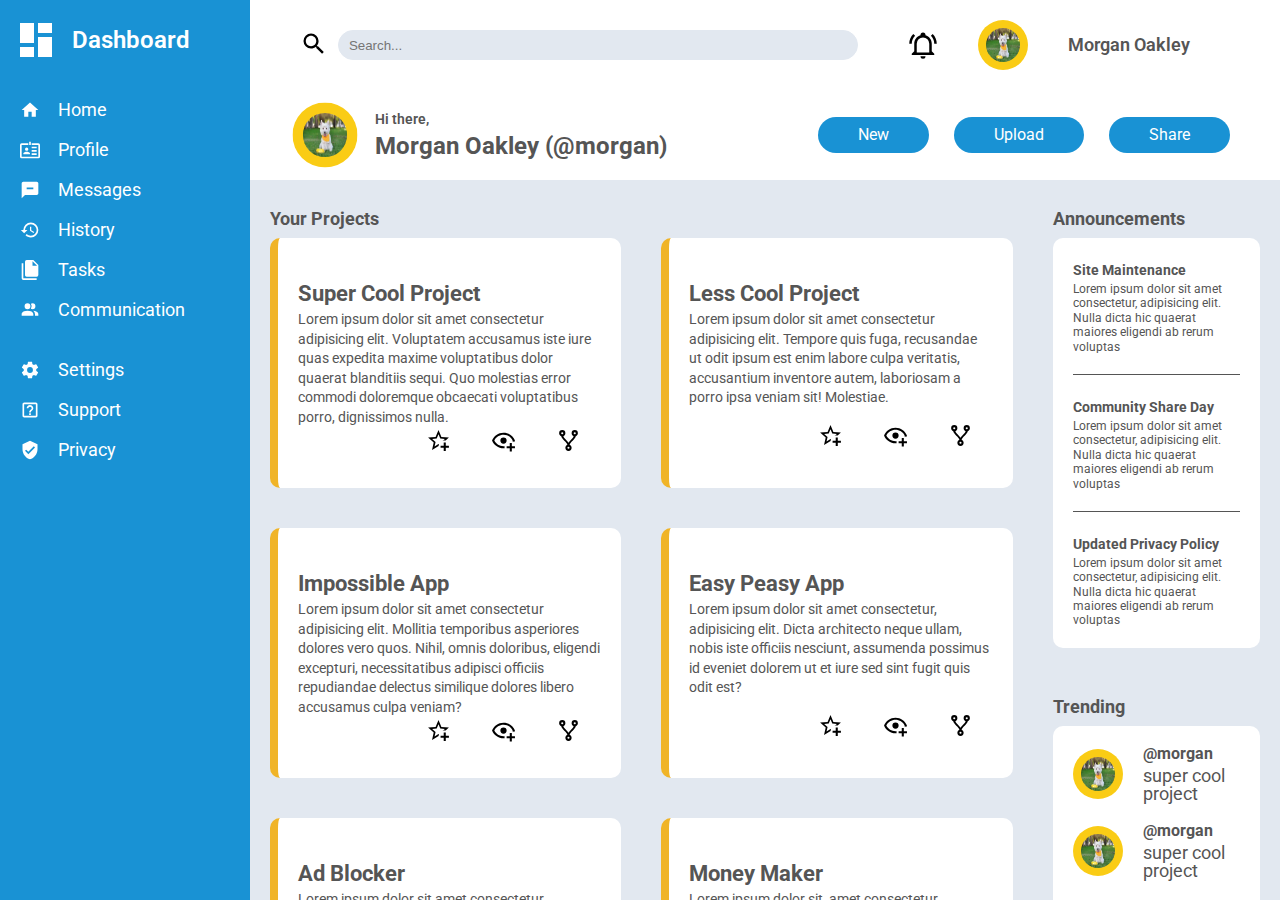
==== index.html @ 8c9dc5ba "update" ====
<!DOCTYPE html>
<html lang="en">
  <head>
    <meta charset="UTF-8" />
    <meta http-equiv="X-UA-Compatible" content="IE=edge" />
    <title>Odin Dashboard</title>
    <meta name="viewport" content="width=device-width, initial-scale=1.0" />

    <link rel="stylesheet" href="/css/general.css" />
    <link rel="stylesheet" href="/css/style.css" />
    <link rel="stylesheet" href="/css/query.css" />

    <link rel="preconnect" href="https://fonts.googleapis.com" />
    <link rel="preconnect" href="https://fonts.gstatic.com" crossorigin />
    <link
      href="https://fonts.googleapis.com/css2?family=Roboto:ital,wght@0,100;0,300;0,400;0,500;0,700;0,900;1,100;1,300;1,400;1,500;1,700;1,900&display=swap"
      rel="stylesheet"
    />

    <script defer src="/index.js"></script>
  </head>
  <body>
    <div class="main">
      <nav class="nav-bar">
        <div class="logo-container">
          <div class="logo">
            <div class="column">
              <div class="div-1"></div>
              <div class="div-2"></div>
            </div>

            <div class="column">
              <div class="div-3"></div>
              <div class="div-4"></div>
            </div>
          </div>
          <span>Dashboard</span>
        </div>

        <ul class="nav">
          <li class="nav-bar-list">
            <svg
              class="navbar-icon"
              xmlns="http://www.w3.org/2000/svg"
              viewBox="0 0 24 24"
            >
              <path d="M10,20V14H14V20H19V12H22L12,3L2,12H5V20H10Z" />
            </svg>
            <a href="/">Home</a>
          </li>
          <li class="nav-bar-list">
            <svg
              class="navbar-icon"
              xmlns="http://www.w3.org/2000/svg"
              viewBox="0 0 24 24"
            >
              <path
                d="M8,9A2,2 0 0,1 10,11A2,2 0 0,1 8,13A2,2 0 0,1 6,11A2,2 0 0,1 8,9M12,17H4V16C4,14.67 6.67,14 8,14C9.33,14 12,14.67 12,16V17M20,8H14V10H20V8M20,12H14V14H20V12M20,16H14V18H20V16M22,4H14V6H22V20H2V6H10V4H2A2,2 0 0,0 0,6V20A2,2 0 0,0 2,22H22A2,2 0 0,0 24,20V6A2,2 0 0,0 22,4M13,6H11V2H13V6Z"
              />
            </svg>
            <a href="/profile">Profile</a>
          </li>
          <li class="nav-bar-list">
            <svg
              class="navbar-icon"
              xmlns="http://www.w3.org/2000/svg"
              viewBox="0 0 24 24"
            >
              <path
                d="M20 2C21.11 2 22 2.9 22 4V16C22 17.11 21.11 18 20 18H6L2 22V4C2 2.89 2.9 2 4 2H20M8 9V11H16V9H8Z"
              />
            </svg>
            <a href="/messages">Messages</a>
          </li>
          <li class="nav-bar-list">
            <svg
              class="navbar-icon"
              xmlns="http://www.w3.org/2000/svg"
              viewBox="0 0 24 24"
            >
              <path
                d="M13.5,8H12V13L16.28,15.54L17,14.33L13.5,12.25V8M13,3A9,9 0 0,0 4,12H1L4.96,16.03L9,12H6A7,7 0 0,1 13,5A7,7 0 0,1 20,12A7,7 0 0,1 13,19C11.07,19 9.32,18.21 8.06,16.94L6.64,18.36C8.27,20 10.5,21 13,21A9,9 0 0,0 22,12A9,9 0 0,0 13,3"
              />
            </svg>
            <a href="/history">History</a>
          </li>
          <li class="nav-bar-list">
            <svg
              class="navbar-icon"
              xmlns="http://www.w3.org/2000/svg"
              viewBox="0 0 24 24"
            >
              <path
                d="M15,7H20.5L15,1.5V7M8,0H16L22,6V18A2,2 0 0,1 20,20H8C6.89,20 6,19.1 6,18V2A2,2 0 0,1 8,0M4,4V22H20V24H4A2,2 0 0,1 2,22V4H4Z"
              />
            </svg>
            <a href="/tasks">Tasks</a>
          </li>
          <li class="nav-bar-list">
            <svg
              class="navbar-icon"
              xmlns="http://www.w3.org/2000/svg"
              viewBox="0 0 24 24"
            >
              <path
                d="M16 17V19H2V17S2 13 9 13 16 17 16 17M12.5 7.5A3.5 3.5 0 1 0 9 11A3.5 3.5 0 0 0 12.5 7.5M15.94 13A5.32 5.32 0 0 1 18 17V19H22V17S22 13.37 15.94 13M15 4A3.39 3.39 0 0 0 13.07 4.59A5 5 0 0 1 13.07 10.41A3.39 3.39 0 0 0 15 11A3.5 3.5 0 0 0 15 4Z"
              />
            </svg>
            <a href="/communication">Communication</a>
          </li>
        </ul>

        <ul class="utility-nav">
          <li class="nav-bar-list">
            <svg
              class="navbar-icon"
              xmlns="http://www.w3.org/2000/svg"
              viewBox="0 0 24 24"
            >
              <path
                d="M12,15.5A3.5,3.5 0 0,1 8.5,12A3.5,3.5 0 0,1 12,8.5A3.5,3.5 0 0,1 15.5,12A3.5,3.5 0 0,1 12,15.5M19.43,12.97C19.47,12.65 19.5,12.33 19.5,12C19.5,11.67 19.47,11.34 19.43,11L21.54,9.37C21.73,9.22 21.78,8.95 21.66,8.73L19.66,5.27C19.54,5.05 19.27,4.96 19.05,5.05L16.56,6.05C16.04,5.66 15.5,5.32 14.87,5.07L14.5,2.42C14.46,2.18 14.25,2 14,2H10C9.75,2 9.54,2.18 9.5,2.42L9.13,5.07C8.5,5.32 7.96,5.66 7.44,6.05L4.95,5.05C4.73,4.96 4.46,5.05 4.34,5.27L2.34,8.73C2.21,8.95 2.27,9.22 2.46,9.37L4.57,11C4.53,11.34 4.5,11.67 4.5,12C4.5,12.33 4.53,12.65 4.57,12.97L2.46,14.63C2.27,14.78 2.21,15.05 2.34,15.27L4.34,18.73C4.46,18.95 4.73,19.03 4.95,18.95L7.44,17.94C7.96,18.34 8.5,18.68 9.13,18.93L9.5,21.58C9.54,21.82 9.75,22 10,22H14C14.25,22 14.46,21.82 14.5,21.58L14.87,18.93C15.5,18.67 16.04,18.34 16.56,17.94L19.05,18.95C19.27,19.03 19.54,18.95 19.66,18.73L21.66,15.27C21.78,15.05 21.73,14.78 21.54,14.63L19.43,12.97Z"
              />
            </svg>
            <a href="/settings">Settings</a>
          </li>
          <li class="nav-bar-list">
            <svg
              class="navbar-icon"
              xmlns="http://www.w3.org/2000/svg"
              viewBox="0 0 24 24"
            >
              <path
                d="M11 18H13V16H11V18M12 6C9.8 6 8 7.8 8 10H10C10 8.9 10.9 8 12 8S14 8.9 14 10C14 12 11 11.8 11 15H13C13 12.8 16 12.5 16 10C16 7.8 14.2 6 12 6M19 5V19H5V5H19M19 3H5C3.9 3 3 3.9 3 5V19C3 20.1 3.9 21 5 21H19C20.1 21 21 20.1 21 19V5C21 3.9 20.1 3 19 3Z"
              />
            </svg>
            <a href="/support">Support</a>
          </li>
          <li class="nav-bar-list">
            <svg
              class="navbar-icon"
              xmlns="http://www.w3.org/2000/svg"
              viewBox="0 0 24 24"
            >
              <path
                d="M10,17L6,13L7.41,11.59L10,14.17L16.59,7.58L18,9M12,1L3,5V11C3,16.55 6.84,21.74 12,23C17.16,21.74 21,16.55 21,11V5L12,1Z"
              />
            </svg>
            <a href="/privacy">Privacy</a>
          </li>
        </ul>
      </nav>

      <div class="main-content">
        <header class="header">
          <div class="search-bar">
            <button class="header-button">
              <svg
                class="search-icon"
                xmlns="http://www.w3.org/2000/svg"
                viewBox="0 0 24 24"
              >
                <path
                  d="M9.5,3A6.5,6.5 0 0,1 16,9.5C16,11.11 15.41,12.59 14.44,13.73L14.71,14H15.5L20.5,19L19,20.5L14,15.5V14.71L13.73,14.44C12.59,15.41 11.11,16 9.5,16A6.5,6.5 0 0,1 3,9.5A6.5,6.5 0 0,1 9.5,3M9.5,5C7,5 5,7 5,9.5C5,12 7,14 9.5,14C12,14 14,12 14,9.5C14,7 12,5 9.5,5Z"
                />
              </svg>
            </button>
            <input
              class="search-input"
              type="text"
              id="search-input"
              placeholder="Search..."
            />
          </div>

          <div class="signIn-info">
            <button class="header-button">
              <span class="notification-icon">
                <svg xmlns="http://www.w3.org/2000/svg" viewBox="0 0 24 24">
                  <path
                    d="M10,21H14A2,2 0 0,1 12,23A2,2 0 0,1 10,21M21,19V20H3V19L5,17V11C5,7.9 7.03,5.17 10,4.29C10,4.19 10,4.1 10,4A2,2 0 0,1 12,2A2,2 0 0,1 14,4C14,4.1 14,4.19 14,4.29C16.97,5.17 19,7.9 19,11V17L21,19M17,11A5,5 0 0,0 12,6A5,5 0 0,0 7,11V18H17V11M19.75,3.19L18.33,4.61C20.04,6.3 21,8.6 21,11H23C23,8.07 21.84,5.25 19.75,3.19M1,11H3C3,8.6 3.96,6.3 5.67,4.61L4.25,3.19C2.16,5.25 1,8.07 1,11Z"
                  />
                </svg>
              </span>
            </button>
            <img class="profile-img" src="/img/puppy.png" alt="profile image" />
            <span class="profile-name">Morgan Oakley</span>
          </div>
        </header>

        <section class="profile-section">
          <div class="profile-info">
            <img
              class="profile-img profileInfo-img"
              src="/img/puppy.png"
              alt="profile image"
            />
            <div class="profile-text">
              <p>Hi there,</p>
              <h1>Morgan Oakley (@morgan)</h1>
            </div>
          </div>

          <div class="profile-action">
            <ul class="profile-action-nav">
              <li>
                <a class="btn-link profile-action-link" href="#">New</a>
              </li>
              <li>
                <a class="btn-link profile-action-link" href="#">Upload</a>
              </li>
              <li>
                <a class="btn-link profile-action-link" href="#">Share</a>
              </li>
            </ul>
          </div>
        </section>

        <section class="content-container">
          <div class="content">
            <h3>Your Projects</h3>
            <div class="projects-container">
              <div class="project">
                <div class="project-text">
                  <h4>Super Cool Project</h4>
                  <p>
                    Lorem ipsum dolor sit amet consectetur adipisicing elit.
                    Voluptatem accusamus iste iure quas expedita maxime
                    voluptatibus dolor quaerat blanditiis sequi. Quo molestias
                    error commodi doloremque obcaecati voluptatibus porro,
                    dignissimos nulla.
                  </p>
                </div>

                <div class="projectIcon-container">
                  <button class="project-btn">
                    <span>
                      <svg
                        class="ProjectBtn-icon"
                        xmlns="http://www.w3.org/2000/svg"
                        viewBox="0 0 24 24"
                      >
                        <path
                          d="M5.8 21L7.4 14L2 9.2L9.2 8.6L12 2L14.8 8.6L22 9.2L18.8 12H18C17.3 12 16.6 12.1 15.9 12.4L18.1 10.5L13.7 10.1L12 6.1L10.3 10.1L5.9 10.5L9.2 13.4L8.2 17.7L12 15.4L12.5 15.7C12.3 16.2 12.1 16.8 12.1 17.3L5.8 21M17 14V17H14V19H17V22H19V19H22V17H19V14H17Z"
                        />
                      </svg>
                    </span>
                  </button>

                  <button class="project-btn">
                    <span>
                      <svg
                        class="ProjectBtn-icon"
                        xmlns="http://www.w3.org/2000/svg"
                        viewBox="0 0 24 24"
                      >
                        <path
                          d="M12,4.5C7,4.5 2.73,7.61 1,12C2.73,16.39 7,19.5 12,19.5C12.36,19.5 12.72,19.5 13.08,19.45C13.03,19.13 13,18.82 13,18.5C13,18.14 13.04,17.78 13.1,17.42C12.74,17.46 12.37,17.5 12,17.5C8.24,17.5 4.83,15.36 3.18,12C4.83,8.64 8.24,6.5 12,6.5C15.76,6.5 19.17,8.64 20.82,12C20.7,12.24 20.56,12.45 20.43,12.68C21.09,12.84 21.72,13.11 22.29,13.5C22.56,13 22.8,12.5 23,12C21.27,7.61 17,4.5 12,4.5M12,9A3,3 0 0,0 9,12A3,3 0 0,0 12,15A3,3 0 0,0 15,12A3,3 0 0,0 12,9M18,14.5V17.5H15V19.5H18V22.5H20V19.5H23V17.5H20V14.5H18Z"
                        />
                      </svg>
                    </span>
                  </button>

                  <button class="project-btn">
                    <span>
                      <svg
                        class="ProjectBtn-icon"
                        xmlns="http://www.w3.org/2000/svg"
                        viewBox="0 0 24 24"
                      >
                        <path
                          d="M6,2A3,3 0 0,1 9,5C9,6.28 8.19,7.38 7.06,7.81C7.15,8.27 7.39,8.83 8,9.63C9,10.92 11,12.83 12,14.17C13,12.83 15,10.92 16,9.63C16.61,8.83 16.85,8.27 16.94,7.81C15.81,7.38 15,6.28 15,5A3,3 0 0,1 18,2A3,3 0 0,1 21,5C21,6.32 20.14,7.45 18.95,7.85C18.87,8.37 18.64,9 18,9.83C17,11.17 15,13.08 14,14.38C13.39,15.17 13.15,15.73 13.06,16.19C14.19,16.62 15,17.72 15,19A3,3 0 0,1 12,22A3,3 0 0,1 9,19C9,17.72 9.81,16.62 10.94,16.19C10.85,15.73 10.61,15.17 10,14.38C9,13.08 7,11.17 6,9.83C5.36,9 5.13,8.37 5.05,7.85C3.86,7.45 3,6.32 3,5A3,3 0 0,1 6,2M6,4A1,1 0 0,0 5,5A1,1 0 0,0 6,6A1,1 0 0,0 7,5A1,1 0 0,0 6,4M18,4A1,1 0 0,0 17,5A1,1 0 0,0 18,6A1,1 0 0,0 19,5A1,1 0 0,0 18,4M12,18A1,1 0 0,0 11,19A1,1 0 0,0 12,20A1,1 0 0,0 13,19A1,1 0 0,0 12,18Z"
                        />
                      </svg>
                    </span>
                  </button>
                </div>
              </div>
              <div class="project">
                <div class="project-text">
                  <h4>Less Cool Project</h4>
                  <p>
                    Lorem ipsum dolor sit amet consectetur adipisicing elit.
                    Tempore quis fuga, recusandae ut odit ipsum est enim labore
                    culpa veritatis, accusantium inventore autem, laboriosam a
                    porro ipsa veniam sit! Molestiae.
                  </p>
                </div>

                <div class="projectIcon-container">
                  <button class="project-btn">
                    <span>
                      <svg
                        class="ProjectBtn-icon"
                        xmlns="http://www.w3.org/2000/svg"
                        viewBox="0 0 24 24"
                      >
                        <path
                          d="M5.8 21L7.4 14L2 9.2L9.2 8.6L12 2L14.8 8.6L22 9.2L18.8 12H18C17.3 12 16.6 12.1 15.9 12.4L18.1 10.5L13.7 10.1L12 6.1L10.3 10.1L5.9 10.5L9.2 13.4L8.2 17.7L12 15.4L12.5 15.7C12.3 16.2 12.1 16.8 12.1 17.3L5.8 21M17 14V17H14V19H17V22H19V19H22V17H19V14H17Z"
                        />
                      </svg>
                    </span>
                  </button>

                  <button class="project-btn">
                    <span>
                      <svg
                        class="ProjectBtn-icon"
                        xmlns="http://www.w3.org/2000/svg"
                        viewBox="0 0 24 24"
                      >
                        <path
                          d="M12,4.5C7,4.5 2.73,7.61 1,12C2.73,16.39 7,19.5 12,19.5C12.36,19.5 12.72,19.5 13.08,19.45C13.03,19.13 13,18.82 13,18.5C13,18.14 13.04,17.78 13.1,17.42C12.74,17.46 12.37,17.5 12,17.5C8.24,17.5 4.83,15.36 3.18,12C4.83,8.64 8.24,6.5 12,6.5C15.76,6.5 19.17,8.64 20.82,12C20.7,12.24 20.56,12.45 20.43,12.68C21.09,12.84 21.72,13.11 22.29,13.5C22.56,13 22.8,12.5 23,12C21.27,7.61 17,4.5 12,4.5M12,9A3,3 0 0,0 9,12A3,3 0 0,0 12,15A3,3 0 0,0 15,12A3,3 0 0,0 12,9M18,14.5V17.5H15V19.5H18V22.5H20V19.5H23V17.5H20V14.5H18Z"
                        />
                      </svg>
                    </span>
                  </button>

                  <button class="project-btn">
                    <span>
                      <svg
                        class="ProjectBtn-icon"
                        xmlns="http://www.w3.org/2000/svg"
                        viewBox="0 0 24 24"
                      >
                        <path
                          d="M6,2A3,3 0 0,1 9,5C9,6.28 8.19,7.38 7.06,7.81C7.15,8.27 7.39,8.83 8,9.63C9,10.92 11,12.83 12,14.17C13,12.83 15,10.92 16,9.63C16.61,8.83 16.85,8.27 16.94,7.81C15.81,7.38 15,6.28 15,5A3,3 0 0,1 18,2A3,3 0 0,1 21,5C21,6.32 20.14,7.45 18.95,7.85C18.87,8.37 18.64,9 18,9.83C17,11.17 15,13.08 14,14.38C13.39,15.17 13.15,15.73 13.06,16.19C14.19,16.62 15,17.72 15,19A3,3 0 0,1 12,22A3,3 0 0,1 9,19C9,17.72 9.81,16.62 10.94,16.19C10.85,15.73 10.61,15.17 10,14.38C9,13.08 7,11.17 6,9.83C5.36,9 5.13,8.37 5.05,7.85C3.86,7.45 3,6.32 3,5A3,3 0 0,1 6,2M6,4A1,1 0 0,0 5,5A1,1 0 0,0 6,6A1,1 0 0,0 7,5A1,1 0 0,0 6,4M18,4A1,1 0 0,0 17,5A1,1 0 0,0 18,6A1,1 0 0,0 19,5A1,1 0 0,0 18,4M12,18A1,1 0 0,0 11,19A1,1 0 0,0 12,20A1,1 0 0,0 13,19A1,1 0 0,0 12,18Z"
                        />
                      </svg>
                    </span>
                  </button>
                </div>
              </div>
              <div class="project">
                <div class="project-text">
                  <h4>Impossible App</h4>
                  <p>
                    Lorem ipsum dolor sit amet consectetur adipisicing elit.
                    Mollitia temporibus asperiores dolores vero quos. Nihil,
                    omnis doloribus, eligendi excepturi, necessitatibus adipisci
                    officiis repudiandae delectus similique dolores libero
                    accusamus culpa veniam?
                  </p>
                </div>

                <div class="projectIcon-container">
                  <button class="project-btn">
                    <span>
                      <svg
                        class="ProjectBtn-icon"
                        xmlns="http://www.w3.org/2000/svg"
                        viewBox="0 0 24 24"
                      >
                        <path
                          d="M5.8 21L7.4 14L2 9.2L9.2 8.6L12 2L14.8 8.6L22 9.2L18.8 12H18C17.3 12 16.6 12.1 15.9 12.4L18.1 10.5L13.7 10.1L12 6.1L10.3 10.1L5.9 10.5L9.2 13.4L8.2 17.7L12 15.4L12.5 15.7C12.3 16.2 12.1 16.8 12.1 17.3L5.8 21M17 14V17H14V19H17V22H19V19H22V17H19V14H17Z"
                        />
                      </svg>
                    </span>
                  </button>

                  <button class="project-btn">
                    <span>
                      <svg
                        class="ProjectBtn-icon"
                        xmlns="http://www.w3.org/2000/svg"
                        viewBox="0 0 24 24"
                      >
                        <path
                          d="M12,4.5C7,4.5 2.73,7.61 1,12C2.73,16.39 7,19.5 12,19.5C12.36,19.5 12.72,19.5 13.08,19.45C13.03,19.13 13,18.82 13,18.5C13,18.14 13.04,17.78 13.1,17.42C12.74,17.46 12.37,17.5 12,17.5C8.24,17.5 4.83,15.36 3.18,12C4.83,8.64 8.24,6.5 12,6.5C15.76,6.5 19.17,8.64 20.82,12C20.7,12.24 20.56,12.45 20.43,12.68C21.09,12.84 21.72,13.11 22.29,13.5C22.56,13 22.8,12.5 23,12C21.27,7.61 17,4.5 12,4.5M12,9A3,3 0 0,0 9,12A3,3 0 0,0 12,15A3,3 0 0,0 15,12A3,3 0 0,0 12,9M18,14.5V17.5H15V19.5H18V22.5H20V19.5H23V17.5H20V14.5H18Z"
                        />
                      </svg>
                    </span>
                  </button>

                  <button class="project-btn">
                    <span>
                      <svg
                        class="ProjectBtn-icon"
                        xmlns="http://www.w3.org/2000/svg"
                        viewBox="0 0 24 24"
                      >
                        <path
                          d="M6,2A3,3 0 0,1 9,5C9,6.28 8.19,7.38 7.06,7.81C7.15,8.27 7.39,8.83 8,9.63C9,10.92 11,12.83 12,14.17C13,12.83 15,10.92 16,9.63C16.61,8.83 16.85,8.27 16.94,7.81C15.81,7.38 15,6.28 15,5A3,3 0 0,1 18,2A3,3 0 0,1 21,5C21,6.32 20.14,7.45 18.95,7.85C18.87,8.37 18.64,9 18,9.83C17,11.17 15,13.08 14,14.38C13.39,15.17 13.15,15.73 13.06,16.19C14.19,16.62 15,17.72 15,19A3,3 0 0,1 12,22A3,3 0 0,1 9,19C9,17.72 9.81,16.62 10.94,16.19C10.85,15.73 10.61,15.17 10,14.38C9,13.08 7,11.17 6,9.83C5.36,9 5.13,8.37 5.05,7.85C3.86,7.45 3,6.32 3,5A3,3 0 0,1 6,2M6,4A1,1 0 0,0 5,5A1,1 0 0,0 6,6A1,1 0 0,0 7,5A1,1 0 0,0 6,4M18,4A1,1 0 0,0 17,5A1,1 0 0,0 18,6A1,1 0 0,0 19,5A1,1 0 0,0 18,4M12,18A1,1 0 0,0 11,19A1,1 0 0,0 12,20A1,1 0 0,0 13,19A1,1 0 0,0 12,18Z"
                        />
                      </svg>
                    </span>
                  </button>
                </div>
              </div>
              <div class="project">
                <div class="project-text">
                  <h4>Easy Peasy App</h4>
                  <p>
                    Lorem ipsum dolor sit amet consectetur, adipisicing elit.
                    Dicta architecto neque ullam, nobis iste officiis nesciunt,
                    assumenda possimus id eveniet dolorem ut et iure sed sint
                    fugit quis odit est?
                  </p>
                </div>

                <div class="projectIcon-container">
                  <button class="project-btn">
                    <span>
                      <svg
                        class="ProjectBtn-icon"
                        xmlns="http://www.w3.org/2000/svg"
                        viewBox="0 0 24 24"
                      >
                        <path
                          d="M5.8 21L7.4 14L2 9.2L9.2 8.6L12 2L14.8 8.6L22 9.2L18.8 12H18C17.3 12 16.6 12.1 15.9 12.4L18.1 10.5L13.7 10.1L12 6.1L10.3 10.1L5.9 10.5L9.2 13.4L8.2 17.7L12 15.4L12.5 15.7C12.3 16.2 12.1 16.8 12.1 17.3L5.8 21M17 14V17H14V19H17V22H19V19H22V17H19V14H17Z"
                        />
                      </svg>
                    </span>
                  </button>

                  <button class="project-btn">
                    <span>
                      <svg
                        class="ProjectBtn-icon"
                        xmlns="http://www.w3.org/2000/svg"
                        viewBox="0 0 24 24"
                      >
                        <path
                          d="M12,4.5C7,4.5 2.73,7.61 1,12C2.73,16.39 7,19.5 12,19.5C12.36,19.5 12.72,19.5 13.08,19.45C13.03,19.13 13,18.82 13,18.5C13,18.14 13.04,17.78 13.1,17.42C12.74,17.46 12.37,17.5 12,17.5C8.24,17.5 4.83,15.36 3.18,12C4.83,8.64 8.24,6.5 12,6.5C15.76,6.5 19.17,8.64 20.82,12C20.7,12.24 20.56,12.45 20.43,12.68C21.09,12.84 21.72,13.11 22.29,13.5C22.56,13 22.8,12.5 23,12C21.27,7.61 17,4.5 12,4.5M12,9A3,3 0 0,0 9,12A3,3 0 0,0 12,15A3,3 0 0,0 15,12A3,3 0 0,0 12,9M18,14.5V17.5H15V19.5H18V22.5H20V19.5H23V17.5H20V14.5H18Z"
                        />
                      </svg>
                    </span>
                  </button>

                  <button class="project-btn">
                    <span>
                      <svg
                        class="ProjectBtn-icon"
                        xmlns="http://www.w3.org/2000/svg"
                        viewBox="0 0 24 24"
                      >
                        <path
                          d="M6,2A3,3 0 0,1 9,5C9,6.28 8.19,7.38 7.06,7.81C7.15,8.27 7.39,8.83 8,9.63C9,10.92 11,12.83 12,14.17C13,12.83 15,10.92 16,9.63C16.61,8.83 16.85,8.27 16.94,7.81C15.81,7.38 15,6.28 15,5A3,3 0 0,1 18,2A3,3 0 0,1 21,5C21,6.32 20.14,7.45 18.95,7.85C18.87,8.37 18.64,9 18,9.83C17,11.17 15,13.08 14,14.38C13.39,15.17 13.15,15.73 13.06,16.19C14.19,16.62 15,17.72 15,19A3,3 0 0,1 12,22A3,3 0 0,1 9,19C9,17.72 9.81,16.62 10.94,16.19C10.85,15.73 10.61,15.17 10,14.38C9,13.08 7,11.17 6,9.83C5.36,9 5.13,8.37 5.05,7.85C3.86,7.45 3,6.32 3,5A3,3 0 0,1 6,2M6,4A1,1 0 0,0 5,5A1,1 0 0,0 6,6A1,1 0 0,0 7,5A1,1 0 0,0 6,4M18,4A1,1 0 0,0 17,5A1,1 0 0,0 18,6A1,1 0 0,0 19,5A1,1 0 0,0 18,4M12,18A1,1 0 0,0 11,19A1,1 0 0,0 12,20A1,1 0 0,0 13,19A1,1 0 0,0 12,18Z"
                        />
                      </svg>
                    </span>
                  </button>
                </div>
              </div>
              <div class="project">
                <div class="project-text">
                  <h4>Ad Blocker</h4>
                  <p>
                    Lorem ipsum dolor sit amet consectetur adipisicing elit.
                    Dicta voluptates nesciunt iste cumque, nisi quisquam tenetur
                    amet pariatur, magni facilis nihil ab et quas praesentium
                    eaque doloribus labore earum accusamus!
                  </p>
                </div>

                <div class="projectIcon-container">
                  <button class="project-btn">
                    <span>
                      <svg
                        class="ProjectBtn-icon"
                        xmlns="http://www.w3.org/2000/svg"
                        viewBox="0 0 24 24"
                      >
                        <path
                          d="M5.8 21L7.4 14L2 9.2L9.2 8.6L12 2L14.8 8.6L22 9.2L18.8 12H18C17.3 12 16.6 12.1 15.9 12.4L18.1 10.5L13.7 10.1L12 6.1L10.3 10.1L5.9 10.5L9.2 13.4L8.2 17.7L12 15.4L12.5 15.7C12.3 16.2 12.1 16.8 12.1 17.3L5.8 21M17 14V17H14V19H17V22H19V19H22V17H19V14H17Z"
                        />
                      </svg>
                    </span>
                  </button>

                  <button class="project-btn">
                    <span>
                      <svg
                        class="ProjectBtn-icon"
                        xmlns="http://www.w3.org/2000/svg"
                        viewBox="0 0 24 24"
                      >
                        <path
                          d="M12,4.5C7,4.5 2.73,7.61 1,12C2.73,16.39 7,19.5 12,19.5C12.36,19.5 12.72,19.5 13.08,19.45C13.03,19.13 13,18.82 13,18.5C13,18.14 13.04,17.78 13.1,17.42C12.74,17.46 12.37,17.5 12,17.5C8.24,17.5 4.83,15.36 3.18,12C4.83,8.64 8.24,6.5 12,6.5C15.76,6.5 19.17,8.64 20.82,12C20.7,12.24 20.56,12.45 20.43,12.68C21.09,12.84 21.72,13.11 22.29,13.5C22.56,13 22.8,12.5 23,12C21.27,7.61 17,4.5 12,4.5M12,9A3,3 0 0,0 9,12A3,3 0 0,0 12,15A3,3 0 0,0 15,12A3,3 0 0,0 12,9M18,14.5V17.5H15V19.5H18V22.5H20V19.5H23V17.5H20V14.5H18Z"
                        />
                      </svg>
                    </span>
                  </button>

                  <button class="project-btn">
                    <span>
                      <svg
                        class="ProjectBtn-icon"
                        xmlns="http://www.w3.org/2000/svg"
                        viewBox="0 0 24 24"
                      >
                        <path
                          d="M6,2A3,3 0 0,1 9,5C9,6.28 8.19,7.38 7.06,7.81C7.15,8.27 7.39,8.83 8,9.63C9,10.92 11,12.83 12,14.17C13,12.83 15,10.92 16,9.63C16.61,8.83 16.85,8.27 16.94,7.81C15.81,7.38 15,6.28 15,5A3,3 0 0,1 18,2A3,3 0 0,1 21,5C21,6.32 20.14,7.45 18.95,7.85C18.87,8.37 18.64,9 18,9.83C17,11.17 15,13.08 14,14.38C13.39,15.17 13.15,15.73 13.06,16.19C14.19,16.62 15,17.72 15,19A3,3 0 0,1 12,22A3,3 0 0,1 9,19C9,17.72 9.81,16.62 10.94,16.19C10.85,15.73 10.61,15.17 10,14.38C9,13.08 7,11.17 6,9.83C5.36,9 5.13,8.37 5.05,7.85C3.86,7.45 3,6.32 3,5A3,3 0 0,1 6,2M6,4A1,1 0 0,0 5,5A1,1 0 0,0 6,6A1,1 0 0,0 7,5A1,1 0 0,0 6,4M18,4A1,1 0 0,0 17,5A1,1 0 0,0 18,6A1,1 0 0,0 19,5A1,1 0 0,0 18,4M12,18A1,1 0 0,0 11,19A1,1 0 0,0 12,20A1,1 0 0,0 13,19A1,1 0 0,0 12,18Z"
                        />
                      </svg>
                    </span>
                  </button>
                </div>
              </div>
              <div class="project">
                <div class="project-text">
                  <h4>Money Maker</h4>
                  <p>
                    Lorem ipsum dolor sit, amet consectetur adipisicing elit.
                    Accusamus ipsa accusantium odio quasi minima dolor porro.
                    Odio sed perspiciatis voluptatem exercitationem repudiandae,
                    illum repellendus, labore aliquam harum vitae perferendis
                    sapiente.
                  </p>
                </div>

                <div class="projectIcon-container">
                  <button class="project-btn">
                    <span>
                      <svg
                        class="ProjectBtn-icon"
                        xmlns="http://www.w3.org/2000/svg"
                        viewBox="0 0 24 24"
                      >
                        <path
                          d="M5.8 21L7.4 14L2 9.2L9.2 8.6L12 2L14.8 8.6L22 9.2L18.8 12H18C17.3 12 16.6 12.1 15.9 12.4L18.1 10.5L13.7 10.1L12 6.1L10.3 10.1L5.9 10.5L9.2 13.4L8.2 17.7L12 15.4L12.5 15.7C12.3 16.2 12.1 16.8 12.1 17.3L5.8 21M17 14V17H14V19H17V22H19V19H22V17H19V14H17Z"
                        />
                      </svg>
                    </span>
                  </button>

                  <button class="project-btn">
                    <span>
                      <svg
                        class="ProjectBtn-icon"
                        xmlns="http://www.w3.org/2000/svg"
                        viewBox="0 0 24 24"
                      >
                        <path
                          d="M12,4.5C7,4.5 2.73,7.61 1,12C2.73,16.39 7,19.5 12,19.5C12.36,19.5 12.72,19.5 13.08,19.45C13.03,19.13 13,18.82 13,18.5C13,18.14 13.04,17.78 13.1,17.42C12.74,17.46 12.37,17.5 12,17.5C8.24,17.5 4.83,15.36 3.18,12C4.83,8.64 8.24,6.5 12,6.5C15.76,6.5 19.17,8.64 20.82,12C20.7,12.24 20.56,12.45 20.43,12.68C21.09,12.84 21.72,13.11 22.29,13.5C22.56,13 22.8,12.5 23,12C21.27,7.61 17,4.5 12,4.5M12,9A3,3 0 0,0 9,12A3,3 0 0,0 12,15A3,3 0 0,0 15,12A3,3 0 0,0 12,9M18,14.5V17.5H15V19.5H18V22.5H20V19.5H23V17.5H20V14.5H18Z"
                        />
                      </svg>
                    </span>
                  </button>

                  <button class="project-btn">
                    <span>
                      <svg
                        class="ProjectBtn-icon"
                        xmlns="http://www.w3.org/2000/svg"
                        viewBox="0 0 24 24"
                      >
                        <path
                          d="M6,2A3,3 0 0,1 9,5C9,6.28 8.19,7.38 7.06,7.81C7.15,8.27 7.39,8.83 8,9.63C9,10.92 11,12.83 12,14.17C13,12.83 15,10.92 16,9.63C16.61,8.83 16.85,8.27 16.94,7.81C15.81,7.38 15,6.28 15,5A3,3 0 0,1 18,2A3,3 0 0,1 21,5C21,6.32 20.14,7.45 18.95,7.85C18.87,8.37 18.64,9 18,9.83C17,11.17 15,13.08 14,14.38C13.39,15.17 13.15,15.73 13.06,16.19C14.19,16.62 15,17.72 15,19A3,3 0 0,1 12,22A3,3 0 0,1 9,19C9,17.72 9.81,16.62 10.94,16.19C10.85,15.73 10.61,15.17 10,14.38C9,13.08 7,11.17 6,9.83C5.36,9 5.13,8.37 5.05,7.85C3.86,7.45 3,6.32 3,5A3,3 0 0,1 6,2M6,4A1,1 0 0,0 5,5A1,1 0 0,0 6,6A1,1 0 0,0 7,5A1,1 0 0,0 6,4M18,4A1,1 0 0,0 17,5A1,1 0 0,0 18,6A1,1 0 0,0 19,5A1,1 0 0,0 18,4M12,18A1,1 0 0,0 11,19A1,1 0 0,0 12,20A1,1 0 0,0 13,19A1,1 0 0,0 12,18Z"
                        />
                      </svg>
                    </span>
                  </button>
                </div>
              </div>
            </div>
          </div>

          <aside class="aside">
            <div class="announcements-container">
              <h3>Announcements</h3>
              <div class="announcements">
                <ul class="announcement-lists">
                  <li>
                    <div class="announcement-item">
                      <h4>Site Maintenance</h4>
                      <p>
                        Lorem ipsum dolor sit amet consectetur, adipisicing
                        elit. Nulla dicta hic quaerat maiores eligendi ab rerum
                        voluptas
                      </p>
                    </div>
                  </li>
                  <li>
                    <div class="announcement-item">
                      <h4>Community Share Day</h4>
                      <p>
                        Lorem ipsum dolor sit amet consectetur, adipisicing
                        elit. Nulla dicta hic quaerat maiores eligendi ab rerum
                        voluptas
                      </p>
                    </div>
                  </li>
                  <li>
                    <div class="announcement-item">
                      <h4>Updated Privacy Policy</h4>
                      <p>
                        Lorem ipsum dolor sit amet consectetur, adipisicing
                        elit. Nulla dicta hic quaerat maiores eligendi ab rerum
                        voluptas
                      </p>
                    </div>
                  </li>
                </ul>
              </div>
            </div>

            <div class="trendings-container">
              <h3>Trending</h3>
              <ul class="trending-list">
                <li>
                  <div class="trending-info">
                    <img
                      class="profile-img"
                      src="/img/puppy.png"
                      alt="profile image"
                    />
                    <div class="trending-text">
                      <h4>@morgan</h4>
                      <p>super cool project</p>
                    </div>
                  </div>
                </li>
                <li>
                  <div class="trending-info">
                    <img
                      class="profile-img"
                      src="/img/puppy.png"
                      alt="profile image"
                    />
                    <div class="trending-text">
                      <h4>@morgan</h4>
                      <p>super cool project</p>
                    </div>
                  </div>
                </li>
                <li>
                  <div class="trending-info">
                    <img
                      class="profile-img"
                      src="/img/puppy.png"
                      alt="profile image"
                    />
                    <div class="trending-text">
                      <h4>@morgan</h4>
                      <p>super cool project</p>
                    </div>
                  </div>
                </li>
                <li>
                  <div class="trending-info">
                    <img
                      class="profile-img"
                      src="/img/puppy.png"
                      alt="profile image"
                    />
                    <div class="trending-text">
                      <h4>@morgan</h4>
                      <p>super cool project</p>
                    </div>
                  </div>
                </li>
              </ul>
            </div>
          </aside>
        </section>
      </div>
    </div>
  </body>
</html>
---- css/general.css ----
/* 
01 Typography System


Font sizes (px)
FONT SIZE SYSTEM (px)
10 / 12 / 14 / 16 / 18 / 20 / 24 / 30 / 36 / 44 / 52 / 62 / 74 / 86 / 98 /

- Font weight:
Default: 400, 
Medium:500, 
Semi-bold:600, 
Bold: 700,
Large: 900.

- Line height:
Default: 1
Small: 1.05
medium: 1.2
large: 1.8
Paragraph default: 1.6

 letter-spacing
 -0.5px
 - 0.75px;

02 COLORS
-Primary: #1F2937
-Secondary: #F9FAF8, #E5E7EB, #3882F6
-shades: #E5E7EB
#45260a

-accents:
-greys: #555; #333;

03 SHADOWS
box-shadow:
 0 2.4rem 4.8rem rgba(0, 0, 0, 0.075);

04 BORDER RADIOUS 
default: 9px
medium: 12px

05 WHITESPACE

SPACING SYSTEM (px)
2 / 4 / 8 / 12 / 16 / 24 / 32 / 48 / 64 / 80 / 96 / 128



*/

/* /////////////////////// */
/* GLOBAL RESET */
/* /////////////////////// */
* {
  margin: 0;
  padding: 0;
  box-sizing: border-box;
}

html {
  /* font-size: 10px; */
  /* 10px / 16px = 0.625*100 = 62.5
  percentage of user's browser font-size settings */
  font-size: 62.5%;
  overflow-x: hidden;

  /*does not work on safari and micro edge  */
  /* scroll-behavior: smooth; */
}

body {
  font-family: "Roboto", sans-serif;
  line-height: 1;
  font-weight: 400;
  color: #555;

  /* Only works if ther is nothing 
  absolutely positioned in relations to body  */
  overflow-x: hidden;
}
a {
  text-decoration: none;
  color: inherit;
}

ul,
ol,
legend {
  list-style: none;
}

/* /////////////////////// */
/* layout */
/* /////////////////////// */
.main {
  background-color: #e2e8f0;
  height: 100vh;
  display: grid;
  grid-template-columns: minmax(20rem, 25rem) 1fr;
  overflow-y: scroll;
}

/* /////////////////////// */
/* GANERAL CSS */
/* /////////////////////// */
/*
p,
a {
   font-size: 1.2rem;
  line-height: 1.4;
}
*/

.btn-link:link,
.btn-link:visited {
  display: inline-block;
  padding: 1rem 4rem;
  border-radius: 50px;
  transition: all 03;
}

.btn-link:hover,
.btn-link:active {
  transform: scale(1.05);
}
---- css/style.css ----
/* /////////////////////// */
/* NAVIGATION BAR */
/* /////////////////////// */
.nav-bar {
  display: flex;
  flex-direction: column;
  gap: 4rem;
  color: #ffffff;
  background-color: #1992d4;
  padding: 2rem 2rem;
}

/* logo */
/* /////////////////////////// */

.logo-container {
  display: flex;
  align-items: center;
  gap: 2rem;
}

.logo {
  display: grid;

  grid-template-columns: 1.4rem 1.4rem;
  gap: 0.4rem;
}

.column > div {
  background-color: #ffffff;
}

.div-1,
.div-4 {
  width: 100%;
  height: 2rem;
}

.div-2,
.div-3 {
  width: 100%;
  height: 1rem;
}

.column {
  align-items: center;
  justify-content: center;
  height: 4rem;
  display: flex;
  flex-direction: column;
  gap: 0.4rem;
}

.logo-container > span {
  font-size: 2.4rem;
  font-weight: 600;
}

/* Nav-bar Links */
/* /////////////////////////// */

.nav,
.utility-nav {
  display: flex;
  flex-direction: column;
  gap: 2rem;
  font-size: 1.8rem;
}

.nav-bar-list {
  display: flex;
  align-items: center;
  gap: 1rem;
}

.navbar-icon {
  width: 2rem;
  height: 2rem;
  fill: #ffffff;
  margin-right: 0.8rem;
  vertical-align: middle;
}

/* /////////////////////// */
/* MAIN CONTENTS */
/* /////////////////////// */

/* Header */
/* /////////////////////////// */
.header,
.search-bar,
.signIn-info {
  display: flex;
  align-items: center;
}

.header {
  justify-content: space-between;
  padding: 2rem 5rem;
  background-color: #ffffff;
}

.header-button {
  background-color: #ffffff;
  border: none;
  width: 3rem;
  height: 3rem;
}

.search-bar {
  gap: 1rem;
  min-width: 60%;
}

.search-input {
  background-color: #e2e8f0;
  height: 3rem;
  width: 100%;

  border-radius: 50px;
  border: 1px solid #e2e8f0;
  padding: 1rem;
}

.search-input:focus {
  border: 1px solid #1992d4;
}

.signIn-info {
  gap: 4rem;
  padding: 0 4rem;
}
.profile-img {
  background-color: #facc15;
  height: 5rem;
  width: 5rem;
  border-radius: 50%;
  padding: 0.8rem;
}

.profile-name {
  font-size: 1.8rem;
  font-weight: 600;
}

/* Profile-Section */
/* /////////////////////////// */

.profile-section {
  display: flex;
  background-color: #ffffff;
  padding: 2rem 5rem;
}

.profile-info,
.profile-action-nav {
  display: flex;
  align-items: center;
  gap: 2.5rem;
}

.profile-info {
  width: 65%;
}

.profileInfo-img {
  transform: scale(1.3);
}

.profile-text {
  display: flex;
  flex-direction: column;
  gap: 0.8rem;
}

.profile-text p {
  font-size: 1.4rem;
  font-weight: 600;
}

.profile-text h1 {
  font-size: 2.4rem;
}

.profile-action {
  display: flex;
  align-items: center;
  justify-content: end;
  width: 35%;
}

.profile-action-link:link,
.profile-action-link:visited {
  background-color: #1992d4;
  color: #ffffff;
  font-size: 1.6rem;
}

.profile-action-link:hover,
.profile-action-link:active {
  background-color: #1475aa;
}

/* Content-Container Section */
/* /////////////////////////// */

.content-container {
  display: grid;
  grid-template-columns: 75% 25%;
  gap: 4rem;
  padding: 2rem 2rem;
}

.projects-container {
  display: grid;
  grid-template-columns: 1fr 1fr;
  gap: 4rem;
}

.content h3 {
  font-size: 1.8rem;
  padding: 1rem 0;
}

.project {
  display: flex;
  flex-direction: column;
  justify-content: space-between;
  background-color: #ffffff;
  height: 25rem;
  border-left: 8px solid #f0b428;
  border-radius: 10px;
  padding: 4rem 2rem;
}

.project-text > h4 {
  font-size: 2.2rem;
  padding: 0.5rem 0;
}

.project-text p {
  font-size: 1.4rem;
  line-height: 1.4;
}

.projectIcon-container {
  align-self: flex-end;
  display: flex;
  gap: 4rem;
  padding: 0 2rem;
}
.project-btn {
  background-color: #ffffff;
  border: none;
  height: 2.5rem;
  width: 2.5rem;
}

/* Aside */
/* /////////////////////////// */

.aside {
  display: flex;
  flex-direction: column;
  gap: 4rem;
  padding-right: 4rem;
}

.aside h3 {
  font-size: 1.8rem;
  padding: 1rem 0;
}

/* /////////////////////////// */

.announcements {
  background-color: #ffffff;
  padding: 2rem;
  border-radius: 10px;
}

.announcement-lists {
  display: flex;
  flex-direction: column;
  gap: 2rem;
}

.announcement-lists li:not(:last-child) {
  border-bottom: 1px solid #555;
  padding-bottom: 2rem;
}

.announcement-item {
  display: flex;
  flex-direction: column;
  /* height: 10rem; */
}

.announcement-item > h4 {
  font-size: 1.4rem;
  padding: 0.5rem 0;
}

.announcement-item > p {
  font-size: 1.2rem;
  line-height: 1.2;
}

/* /////////////////////////// */
.trending-list {
  display: flex;
  flex-direction: column;
  background-color: #ffffff;
  gap: 2rem;
  padding: 2rem;
  border-radius: 10px;
}

.trending-info {
  display: flex;
  align-items: center;
  gap: 2rem;
}

.trending-text {
  display: flex;
  flex-direction: column;
  gap: 0.5rem;
}

.trending-text > h4 {
  font-size: 1.6rem;
}
.trending-text > p {
  font-size: 1.8rem;
}
---- css/query.css ----
@media (max-width: 34em) {
}
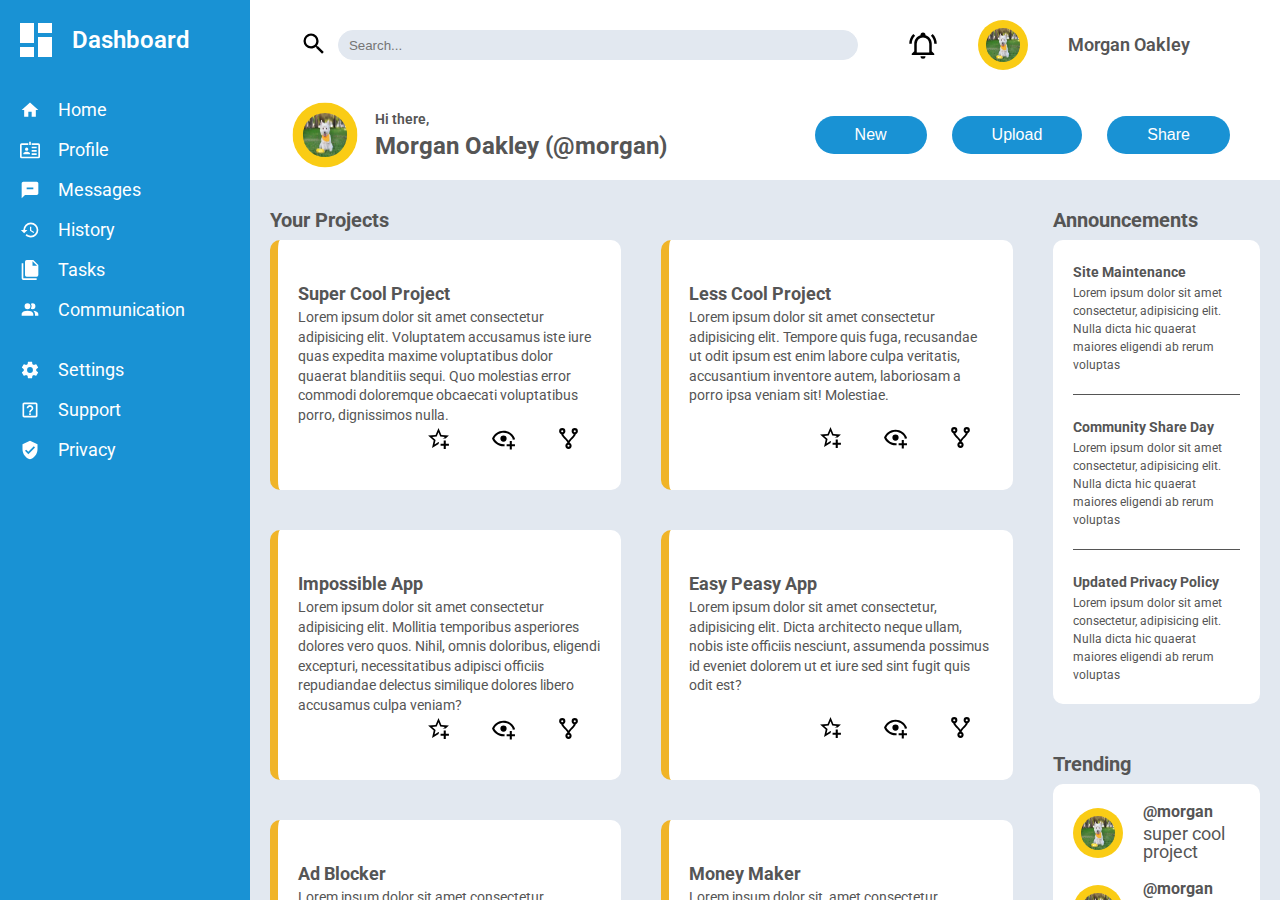
==== commit 274b1737: "update" ====
--- a/index.html
+++ b/index.html
@@ -203,13 +203,13 @@
           <div class="profile-action">
             <ul class="profile-action-nav">
               <li>
-                <a class="btn-link profile-action-link" href="#">New</a>
+                <button class="profile-action-btn">New</button>
               </li>
               <li>
-                <a class="btn-link profile-action-link" href="#">Upload</a>
+                <button class="profile-action-btn">Upload</button>
               </li>
               <li>
-                <a class="btn-link profile-action-link" href="#">Share</a>
+                <button class="profile-action-btn">Share</button>
               </li>
             </ul>
           </div>
--- a/css/style.css
+++ b/css/style.css
@@ -189,16 +189,19 @@
   width: 35%;
 }
 
-.profile-action-link:link,
-.profile-action-link:visited {
+.profile-action-btn {
   background-color: #1992d4;
   color: #ffffff;
   font-size: 1.6rem;
-}
-
-.profile-action-link:hover,
-.profile-action-link:active {
+  padding: 1rem 4rem;
+  border-radius: 50px;
+  transition: all 03;
+  border: none;
+}
+
+.profile-action-btn:hover {
   background-color: #1475aa;
+  transform: scale(1.05);
 }
 
 /* Content-Container Section */
@@ -218,7 +221,7 @@
 }
 
 .content h3 {
-  font-size: 1.8rem;
+  font-size: 2rem;
   padding: 1rem 0;
 }
 
@@ -227,14 +230,14 @@
   flex-direction: column;
   justify-content: space-between;
   background-color: #ffffff;
-  height: 25rem;
+  max-height: 25rem;
   border-left: 8px solid #f0b428;
   border-radius: 10px;
   padding: 4rem 2rem;
 }
 
 .project-text > h4 {
-  font-size: 2.2rem;
+  font-size: 1.8rem;
   padding: 0.5rem 0;
 }
 
@@ -267,7 +270,7 @@
 }
 
 .aside h3 {
-  font-size: 1.8rem;
+  font-size: 2rem;
   padding: 1rem 0;
 }
 
@@ -303,7 +306,7 @@
 
 .announcement-item > p {
   font-size: 1.2rem;
-  line-height: 1.2;
+  line-height: 1.5;
 }
 
 /* /////////////////////////// */
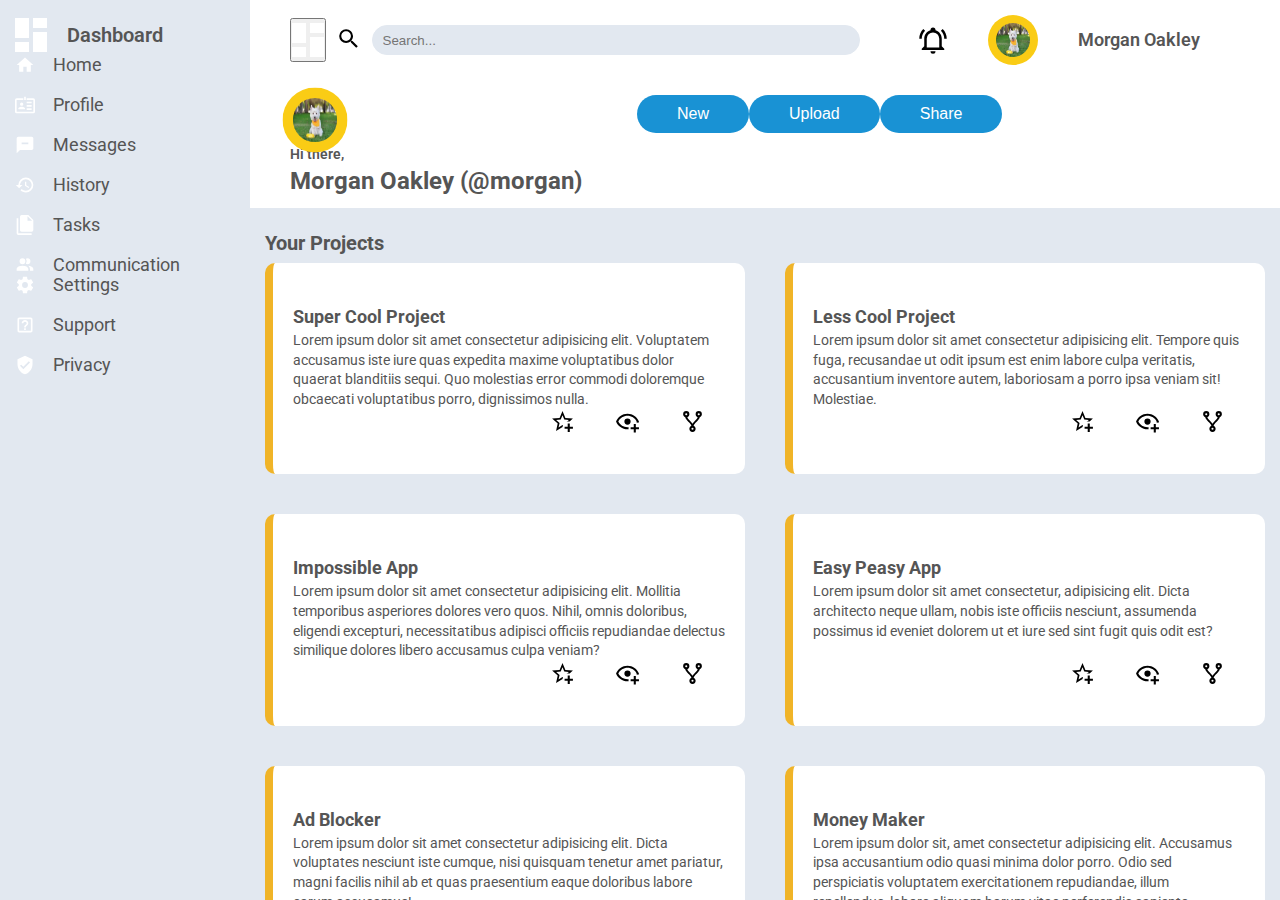
==== commit c463a039: "update" ====
--- a/index.html
+++ b/index.html
@@ -21,7 +21,7 @@
   </head>
   <body>
     <div class="main">
-      <nav class="nav-bar">
+      <nav id="nav-bar">
         <div class="logo-container">
           <div class="logo">
             <div class="column">
@@ -153,6 +153,23 @@
       <div class="main-content">
         <header class="header">
           <div class="search-bar">
+            <button
+              class="nav-toggle-btn"
+              aria-label="Toggle Navigation"
+              onclick="toggleNavBar()"
+            >
+              <div class="logo">
+                <div class="column">
+                  <div class="div-1 logo-div"></div>
+                  <div class="div-2 logo-div"></div>
+                </div>
+
+                <div class="column">
+                  <div class="div-3 logo-div"></div>
+                  <div class="div-4 logo-div"></div>
+                </div>
+              </div>
+            </button>
             <button class="header-button">
               <svg
                 class="search-icon"
@@ -188,7 +205,7 @@
         </header>
 
         <section class="profile-section">
-          <div class="profile-info">
+          <div class="profile-info-container">
             <img
               class="profile-img profileInfo-img"
               src="/img/puppy.png"
@@ -200,8 +217,8 @@
             </div>
           </div>
 
-          <div class="profile-action">
-            <ul class="profile-action-nav">
+          <div class="profile-action-container">
+            <ul class="profile-action">
               <li>
                 <button class="profile-action-btn">New</button>
               </li>
--- a/css/query.css
+++ b/css/query.css
@@ -1,2 +1,158 @@
-@media (max-width: 34em) {
+/* Media Query for max-width 1600px */
+@media (max-width: 1600px) {
+  #nav-bar {
+    gap: 3rem;
+    padding: 1.5rem;
+  }
+  .header {
+    padding: 1.5rem 4rem;
+  }
+  .profile-section {
+    padding: 1.5rem 4rem;
+  }
+  .content-container {
+    gap: 3rem;
+    padding: 1.5rem;
+  }
 }
+
+/* Media Query for max-width 1400px */
+@media (max-width: 1400px) {
+  .logo-container span {
+    font-size: 2rem;
+  }
+
+  .profile-info-container {
+    width: 100%;
+  }
+  .content-container {
+    grid-template-columns: 1fr;
+    gap: 2rem;
+  }
+}
+
+/* Media Query for max-width 1250px */
+@media (max-width: 1250px) {
+  .header {
+    padding: 1rem 3rem;
+  }
+
+  .profile-action-btn {
+    padding: 1rem 2rem;
+  }
+  .profile-action-container {
+    justify-content: center;
+  }
+  .content-container {
+    padding: 1rem;
+  }
+  .aside {
+    padding-right: 2rem;
+  }
+}
+
+/* Media Query for max-width 1024px */
+@media (max-width: 1024px) {
+  .main {
+    grid-template-columns: 1fr;
+  }
+  .main-content {
+    position: relative;
+  }
+
+  #nav-bar {
+    display: none;
+  }
+
+  .profile-name {
+    display: none;
+  }
+
+  .nav-toggle-btn {
+    display: block;
+    background-color: transparent;
+    border: none;
+    cursor: pointer;
+  }
+  .div-1.logoActive {
+    background-color: #ffffff;
+  }
+  .div-2.logoActive {
+    background-color: #ffffff;
+  }
+  .div-3.logoActive {
+    background-color: #ffffff;
+  }
+  .div-4.logoActive {
+    background-color: #ffffff;
+  }
+
+  .logo-div {
+    background-color: #1992d4;
+  }
+
+  .nav.active {
+    display: none;
+    flex-direction: column;
+    gap: 2rem;
+  }
+
+  .profile-section {
+    padding: 1rem 2rem;
+    gap: 2rem;
+  }
+  .profile-action-btn {
+    padding: 0.8rem 1.2rem;
+  }
+  .content-container {
+    grid-template-columns: 1fr;
+    gap: 1.5rem;
+  }
+  .projects-container {
+    gap: 2rem;
+  }
+  .aside {
+    padding-right: 1rem;
+  }
+}
+
+/* Media Query for max-width 724px */
+@media (max-width: 725px) {
+  html {
+    font-size: 50%;
+  }
+  .search-bar,
+  .signIn-info,
+  .profile-info-container,
+  .profile-action-container {
+    padding: 0 2rem;
+  }
+
+  .profile-text h1 {
+    font-size: 1.8rem;
+  }
+}
+
+/* Media Query for max-width 724px */
+
+@media (max-width: 550px) {
+  .profile-section {
+    flex-direction: column;
+  }
+
+  .profile-action-container {
+    justify-content: center;
+    width: 100%;
+  }
+
+  .profile-text p {
+    font-size: 1.8rem;
+  }
+  .profile-text {
+    flex-direction: row;
+  }
+
+  .projects-container {
+    grid-template-columns: 1fr;
+  }
+}
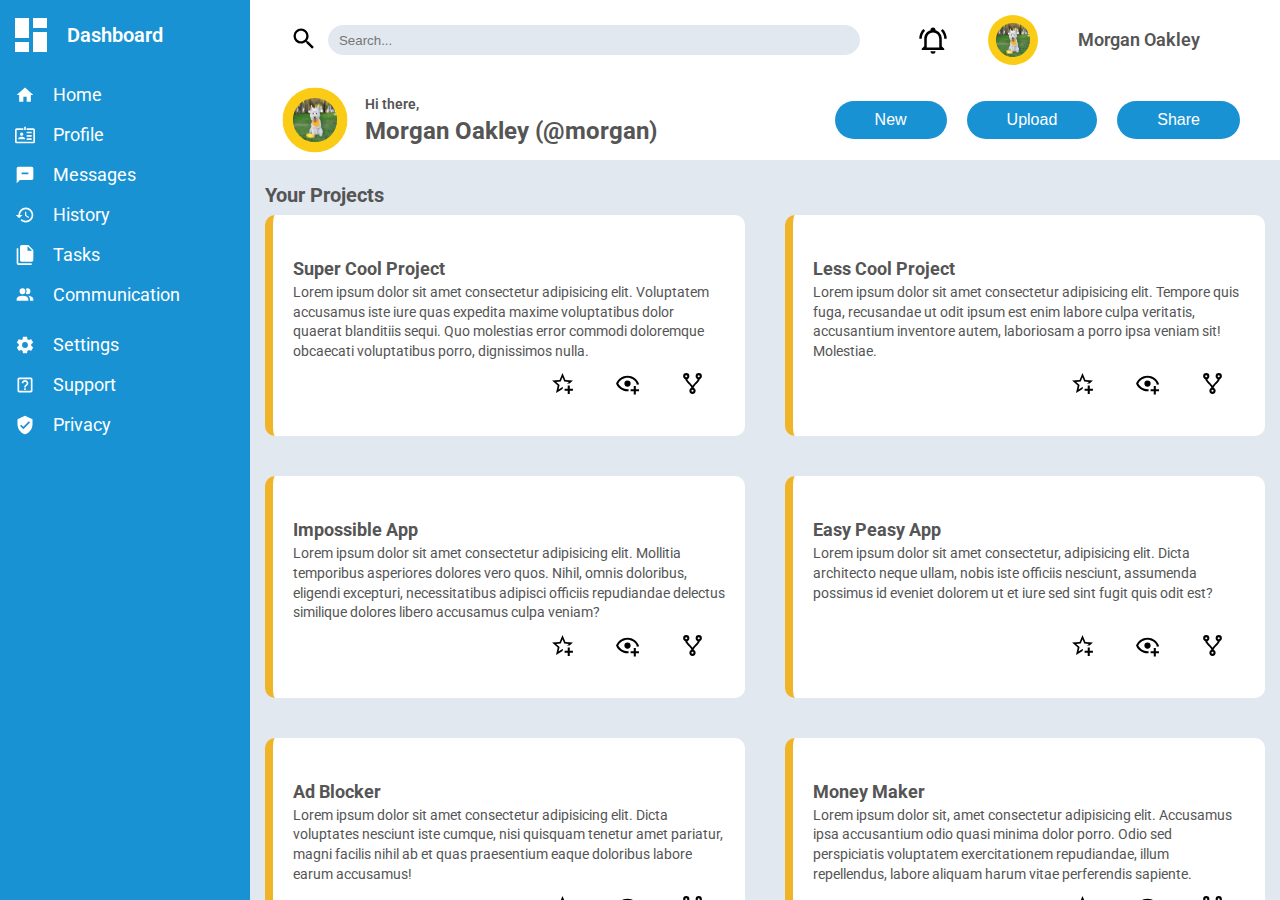
==== commit 65255f96: "update" ====
--- a/index.html
+++ b/index.html
@@ -151,6 +151,134 @@
       </nav>
 
       <div class="main-content">
+        <nav id="nav-bar-hidden">
+          <div class="logo-container">
+            <div class="logo">
+              <div class="column">
+                <div class="div-1"></div>
+                <div class="div-2"></div>
+              </div>
+
+              <div class="column">
+                <div class="div-3"></div>
+                <div class="div-4"></div>
+              </div>
+            </div>
+            <span>Dashboard</span>
+          </div>
+
+          <ul class="nav">
+            <li class="nav-bar-list">
+              <svg
+                class="navbar-icon"
+                xmlns="http://www.w3.org/2000/svg"
+                viewBox="0 0 24 24"
+              >
+                <path d="M10,20V14H14V20H19V12H22L12,3L2,12H5V20H10Z" />
+              </svg>
+              <a href="/">Home</a>
+            </li>
+            <li class="nav-bar-list">
+              <svg
+                class="navbar-icon"
+                xmlns="http://www.w3.org/2000/svg"
+                viewBox="0 0 24 24"
+              >
+                <path
+                  d="M8,9A2,2 0 0,1 10,11A2,2 0 0,1 8,13A2,2 0 0,1 6,11A2,2 0 0,1 8,9M12,17H4V16C4,14.67 6.67,14 8,14C9.33,14 12,14.67 12,16V17M20,8H14V10H20V8M20,12H14V14H20V12M20,16H14V18H20V16M22,4H14V6H22V20H2V6H10V4H2A2,2 0 0,0 0,6V20A2,2 0 0,0 2,22H22A2,2 0 0,0 24,20V6A2,2 0 0,0 22,4M13,6H11V2H13V6Z"
+                />
+              </svg>
+              <a href="/profile">Profile</a>
+            </li>
+            <li class="nav-bar-list">
+              <svg
+                class="navbar-icon"
+                xmlns="http://www.w3.org/2000/svg"
+                viewBox="0 0 24 24"
+              >
+                <path
+                  d="M20 2C21.11 2 22 2.9 22 4V16C22 17.11 21.11 18 20 18H6L2 22V4C2 2.89 2.9 2 4 2H20M8 9V11H16V9H8Z"
+                />
+              </svg>
+              <a href="/messages">Messages</a>
+            </li>
+            <li class="nav-bar-list">
+              <svg
+                class="navbar-icon"
+                xmlns="http://www.w3.org/2000/svg"
+                viewBox="0 0 24 24"
+              >
+                <path
+                  d="M13.5,8H12V13L16.28,15.54L17,14.33L13.5,12.25V8M13,3A9,9 0 0,0 4,12H1L4.96,16.03L9,12H6A7,7 0 0,1 13,5A7,7 0 0,1 20,12A7,7 0 0,1 13,19C11.07,19 9.32,18.21 8.06,16.94L6.64,18.36C8.27,20 10.5,21 13,21A9,9 0 0,0 22,12A9,9 0 0,0 13,3"
+                />
+              </svg>
+              <a href="/history">History</a>
+            </li>
+            <li class="nav-bar-list">
+              <svg
+                class="navbar-icon"
+                xmlns="http://www.w3.org/2000/svg"
+                viewBox="0 0 24 24"
+              >
+                <path
+                  d="M15,7H20.5L15,1.5V7M8,0H16L22,6V18A2,2 0 0,1 20,20H8C6.89,20 6,19.1 6,18V2A2,2 0 0,1 8,0M4,4V22H20V24H4A2,2 0 0,1 2,22V4H4Z"
+                />
+              </svg>
+              <a href="/tasks">Tasks</a>
+            </li>
+            <li class="nav-bar-list">
+              <svg
+                class="navbar-icon"
+                xmlns="http://www.w3.org/2000/svg"
+                viewBox="0 0 24 24"
+              >
+                <path
+                  d="M16 17V19H2V17S2 13 9 13 16 17 16 17M12.5 7.5A3.5 3.5 0 1 0 9 11A3.5 3.5 0 0 0 12.5 7.5M15.94 13A5.32 5.32 0 0 1 18 17V19H22V17S22 13.37 15.94 13M15 4A3.39 3.39 0 0 0 13.07 4.59A5 5 0 0 1 13.07 10.41A3.39 3.39 0 0 0 15 11A3.5 3.5 0 0 0 15 4Z"
+                />
+              </svg>
+              <a href="/communication">Communication</a>
+            </li>
+          </ul>
+
+          <ul class="utility-nav">
+            <li class="nav-bar-list">
+              <svg
+                class="navbar-icon"
+                xmlns="http://www.w3.org/2000/svg"
+                viewBox="0 0 24 24"
+              >
+                <path
+                  d="M12,15.5A3.5,3.5 0 0,1 8.5,12A3.5,3.5 0 0,1 12,8.5A3.5,3.5 0 0,1 15.5,12A3.5,3.5 0 0,1 12,15.5M19.43,12.97C19.47,12.65 19.5,12.33 19.5,12C19.5,11.67 19.47,11.34 19.43,11L21.54,9.37C21.73,9.22 21.78,8.95 21.66,8.73L19.66,5.27C19.54,5.05 19.27,4.96 19.05,5.05L16.56,6.05C16.04,5.66 15.5,5.32 14.87,5.07L14.5,2.42C14.46,2.18 14.25,2 14,2H10C9.75,2 9.54,2.18 9.5,2.42L9.13,5.07C8.5,5.32 7.96,5.66 7.44,6.05L4.95,5.05C4.73,4.96 4.46,5.05 4.34,5.27L2.34,8.73C2.21,8.95 2.27,9.22 2.46,9.37L4.57,11C4.53,11.34 4.5,11.67 4.5,12C4.5,12.33 4.53,12.65 4.57,12.97L2.46,14.63C2.27,14.78 2.21,15.05 2.34,15.27L4.34,18.73C4.46,18.95 4.73,19.03 4.95,18.95L7.44,17.94C7.96,18.34 8.5,18.68 9.13,18.93L9.5,21.58C9.54,21.82 9.75,22 10,22H14C14.25,22 14.46,21.82 14.5,21.58L14.87,18.93C15.5,18.67 16.04,18.34 16.56,17.94L19.05,18.95C19.27,19.03 19.54,18.95 19.66,18.73L21.66,15.27C21.78,15.05 21.73,14.78 21.54,14.63L19.43,12.97Z"
+                />
+              </svg>
+              <a href="/settings">Settings</a>
+            </li>
+            <li class="nav-bar-list">
+              <svg
+                class="navbar-icon"
+                xmlns="http://www.w3.org/2000/svg"
+                viewBox="0 0 24 24"
+              >
+                <path
+                  d="M11 18H13V16H11V18M12 6C9.8 6 8 7.8 8 10H10C10 8.9 10.9 8 12 8S14 8.9 14 10C14 12 11 11.8 11 15H13C13 12.8 16 12.5 16 10C16 7.8 14.2 6 12 6M19 5V19H5V5H19M19 3H5C3.9 3 3 3.9 3 5V19C3 20.1 3.9 21 5 21H19C20.1 21 21 20.1 21 19V5C21 3.9 20.1 3 19 3Z"
+                />
+              </svg>
+              <a href="/support">Support</a>
+            </li>
+            <li class="nav-bar-list">
+              <svg
+                class="navbar-icon"
+                xmlns="http://www.w3.org/2000/svg"
+                viewBox="0 0 24 24"
+              >
+                <path
+                  d="M10,17L6,13L7.41,11.59L10,14.17L16.59,7.58L18,9M12,1L3,5V11C3,16.55 6.84,21.74 12,23C17.16,21.74 21,16.55 21,11V5L12,1Z"
+                />
+              </svg>
+              <a href="/privacy">Privacy</a>
+            </li>
+          </ul>
+        </nav>
         <header class="header">
           <div class="search-bar">
             <button
@@ -158,17 +286,7 @@
               aria-label="Toggle Navigation"
               onclick="toggleNavBar()"
             >
-              <div class="logo">
-                <div class="column">
-                  <div class="div-1 logo-div"></div>
-                  <div class="div-2 logo-div"></div>
-                </div>
-
-                <div class="column">
-                  <div class="div-3 logo-div"></div>
-                  <div class="div-4 logo-div"></div>
-                </div>
-              </div>
+              <img src="/img/logo.png" alt="logo" />
             </button>
             <button class="header-button">
               <svg
@@ -235,8 +353,8 @@
         <section class="content-container">
           <div class="content">
             <h3>Your Projects</h3>
-            <div class="projects-container">
-              <div class="project">
+            <div class="project-list">
+              <div class="project-item">
                 <div class="project-text">
                   <h4>Super Cool Project</h4>
                   <p>
@@ -292,7 +410,8 @@
                   </button>
                 </div>
               </div>
-              <div class="project">
+
+              <div class="project-item">
                 <div class="project-text">
                   <h4>Less Cool Project</h4>
                   <p>
@@ -347,7 +466,8 @@
                   </button>
                 </div>
               </div>
-              <div class="project">
+
+              <div class="project-item">
                 <div class="project-text">
                   <h4>Impossible App</h4>
                   <p>
@@ -403,7 +523,8 @@
                   </button>
                 </div>
               </div>
-              <div class="project">
+
+              <div class="project-item">
                 <div class="project-text">
                   <h4>Easy Peasy App</h4>
                   <p>
@@ -458,7 +579,8 @@
                   </button>
                 </div>
               </div>
-              <div class="project">
+
+              <div class="project-item">
                 <div class="project-text">
                   <h4>Ad Blocker</h4>
                   <p>
@@ -513,7 +635,8 @@
                   </button>
                 </div>
               </div>
-              <div class="project">
+
+              <div class="project-item">
                 <div class="project-text">
                   <h4>Money Maker</h4>
                   <p>
--- a/css/general.css
+++ b/css/general.css
@@ -25,9 +25,9 @@
  - 0.75px;
 
 02 COLORS
--Primary: #1F2937
--Secondary: #F9FAF8, #E5E7EB, #3882F6
--shades: #E5E7EB
+-Primary: #1992d4, #f0b428
+-Secondary: #e2e8f0,
+-shades: 
 #45260a
 
 -accents:
@@ -101,27 +101,3 @@
   grid-template-columns: minmax(20rem, 25rem) 1fr;
   overflow-y: scroll;
 }
-
-/* /////////////////////// */
-/* GANERAL CSS */
-/* /////////////////////// */
-/*
-p,
-a {
-   font-size: 1.2rem;
-  line-height: 1.4;
-}
-*/
-
-.btn-link:link,
-.btn-link:visited {
-  display: inline-block;
-  padding: 1rem 4rem;
-  border-radius: 50px;
-  transition: all 03;
-}
-
-.btn-link:hover,
-.btn-link:active {
-  transform: scale(1.05);
-}
--- a/css/style.css
+++ b/css/style.css
@@ -1,18 +1,27 @@
-/* /////////////////////// */
+/* /////////////////////////// */
 /* NAVIGATION BAR */
-/* /////////////////////// */
-.nav-bar {
+/* /////////////////////////// */
+#nav-bar {
   display: flex;
   flex-direction: column;
   gap: 4rem;
   color: #ffffff;
   background-color: #1992d4;
-  padding: 2rem 2rem;
-}
-
-/* logo */
-/* /////////////////////////// */
-
+  padding: 2rem;
+  z-index: 8000;
+}
+
+#nav-bar-hidden {
+  display: none;
+  flex-direction: column;
+  gap: 4rem;
+  color: #ffffff;
+  background-color: #1992d4;
+  padding: 2rem;
+  z-index: 8000;
+}
+
+/* Logo */
 .logo-container {
   display: flex;
   align-items: center;
@@ -21,44 +30,44 @@
 
 .logo {
   display: grid;
-
   grid-template-columns: 1.4rem 1.4rem;
   gap: 0.4rem;
-}
-
-.column > div {
-  background-color: #ffffff;
-}
+  z-index: 50000;
+}
+
+.column {
+  display: flex;
+  flex-direction: column;
+  align-items: center;
+  justify-content: center;
+  gap: 0.4rem;
+  height: 4rem;
+}
+/* 
+.logo-div {
+  background-color: #ffffff;
+} */
 
 .div-1,
 .div-4 {
+  background-color: #ffffff;
+  height: 2rem;
   width: 100%;
-  height: 2rem;
 }
 
 .div-2,
 .div-3 {
+  background-color: #ffffff;
+  height: 1rem;
   width: 100%;
-  height: 1rem;
-}
-
-.column {
-  align-items: center;
-  justify-content: center;
-  height: 4rem;
-  display: flex;
-  flex-direction: column;
-  gap: 0.4rem;
-}
-
-.logo-container > span {
+}
+
+.logo-container span {
   font-size: 2.4rem;
   font-weight: 600;
 }
 
-/* Nav-bar Links */
-/* /////////////////////////// */
-
+/* Nav Links */
 .nav,
 .utility-nav {
   display: flex;
@@ -78,28 +87,34 @@
   height: 2rem;
   fill: #ffffff;
   margin-right: 0.8rem;
-  vertical-align: middle;
-}
-
-/* /////////////////////// */
-/* MAIN CONTENTS */
-/* /////////////////////// */
+}
+
+/* /////////////////////////// */
+/* MAIN CONTENT */
+/* /////////////////////////// */
+
+.main {
+  position: relative;
+}
 
 /* Header */
-/* /////////////////////////// */
-.header,
-.search-bar,
-.signIn-info {
-  display: flex;
-  align-items: center;
-}
-
 .header {
+  display: flex;
   justify-content: space-between;
+  align-items: center;
   padding: 2rem 5rem;
   background-color: #ffffff;
 }
 
+.nav-toggle-btn {
+  display: none;
+  border: none;
+  margin-right: 4rem;
+}
+
+.nav-toggle-btn {
+  background-color: none;
+}
 .header-button {
   background-color: #ffffff;
   border: none;
@@ -108,6 +123,8 @@
 }
 
 .search-bar {
+  display: flex;
+  align-items: center;
   gap: 1rem;
   min-width: 60%;
 }
@@ -116,7 +133,6 @@
   background-color: #e2e8f0;
   height: 3rem;
   width: 100%;
-
   border-radius: 50px;
   border: 1px solid #e2e8f0;
   padding: 1rem;
@@ -127,9 +143,12 @@
 }
 
 .signIn-info {
+  display: flex;
+  align-items: center;
   gap: 4rem;
   padding: 0 4rem;
 }
+
 .profile-img {
   background-color: #facc15;
   height: 5rem;
@@ -143,7 +162,8 @@
   font-weight: 600;
 }
 
-/* Profile-Section */
+/* /////////////////////////// */
+/* PROFILE SECTION */
 /* /////////////////////////// */
 
 .profile-section {
@@ -152,15 +172,12 @@
   padding: 2rem 5rem;
 }
 
-.profile-info,
-.profile-action-nav {
+.profile-info-container {
   display: flex;
   align-items: center;
   gap: 2.5rem;
-}
-
-.profile-info {
   width: 65%;
+  margin-right: 2rem;
 }
 
 .profileInfo-img {
@@ -182,11 +199,16 @@
   font-size: 2.4rem;
 }
 
+.profile-action-container {
+  display: flex;
+  justify-content: flex-end;
+  align-items: center;
+  width: 35%;
+}
+
 .profile-action {
   display: flex;
-  align-items: center;
-  justify-content: end;
-  width: 35%;
+  gap: 2rem;
 }
 
 .profile-action-btn {
@@ -195,8 +217,8 @@
   font-size: 1.6rem;
   padding: 1rem 4rem;
   border-radius: 50px;
-  transition: all 03;
   border: none;
+  transition: transform 0.3s ease;
 }
 
 .profile-action-btn:hover {
@@ -204,17 +226,18 @@
   transform: scale(1.05);
 }
 
-/* Content-Container Section */
+/* /////////////////////////// */
+/* CONTENT CONTAINER */
 /* /////////////////////////// */
 
 .content-container {
   display: grid;
   grid-template-columns: 75% 25%;
   gap: 4rem;
-  padding: 2rem 2rem;
-}
-
-.projects-container {
+  padding: 2rem;
+}
+
+.project-list {
   display: grid;
   grid-template-columns: 1fr 1fr;
   gap: 4rem;
@@ -225,18 +248,18 @@
   padding: 1rem 0;
 }
 
-.project {
+/* Project */
+.project-item {
   display: flex;
   flex-direction: column;
   justify-content: space-between;
   background-color: #ffffff;
-  max-height: 25rem;
   border-left: 8px solid #f0b428;
   border-radius: 10px;
   padding: 4rem 2rem;
 }
 
-.project-text > h4 {
+.project-text h4 {
   font-size: 1.8rem;
   padding: 0.5rem 0;
 }
@@ -244,6 +267,7 @@
 .project-text p {
   font-size: 1.4rem;
   line-height: 1.4;
+  margin-bottom: 1rem;
 }
 
 .projectIcon-container {
@@ -252,6 +276,7 @@
   gap: 4rem;
   padding: 0 2rem;
 }
+
 .project-btn {
   background-color: #ffffff;
   border: none;
@@ -259,13 +284,14 @@
   width: 2.5rem;
 }
 
-/* Aside */
+/* /////////////////////////// */
+/* ASIDE */
 /* /////////////////////////// */
 
 .aside {
   display: flex;
   flex-direction: column;
-  gap: 4rem;
+  gap: 3rem;
   padding-right: 4rem;
 }
 
@@ -274,7 +300,10 @@
   padding: 1rem 0;
 }
 
-/* /////////////////////////// */
+.announcements,
+.trending-list {
+  min-width: 26rem;
+}
 
 .announcements {
   background-color: #ffffff;
@@ -293,23 +322,17 @@
   padding-bottom: 2rem;
 }
 
-.announcement-item {
-  display: flex;
-  flex-direction: column;
-  /* height: 10rem; */
-}
-
-.announcement-item > h4 {
+.announcement-item h4 {
   font-size: 1.4rem;
   padding: 0.5rem 0;
 }
 
-.announcement-item > p {
-  font-size: 1.2rem;
-  line-height: 1.5;
-}
-
-/* /////////////////////////// */
+.announcement-item p {
+  font-size: 1.4rem;
+  line-height: 1.2;
+}
+
+/* Trending List */
 .trending-list {
   display: flex;
   flex-direction: column;
@@ -331,9 +354,10 @@
   gap: 0.5rem;
 }
 
-.trending-text > h4 {
+.trending-text h4 {
   font-size: 1.6rem;
 }
-.trending-text > p {
+
+.trending-text p {
   font-size: 1.8rem;
 }
--- a/css/query.css
+++ b/css/query.css
@@ -64,6 +64,15 @@
     display: none;
   }
 
+  #nav-bar-hidden {
+    display: none;
+    position: absolute;
+
+    top: 0;
+    left: 0;
+    box-shadow: 5px 5px 5px rgba(0, 0, 0, 0.5);
+  }
+
   .profile-name {
     display: none;
   }
@@ -74,31 +83,13 @@
     border: none;
     cursor: pointer;
   }
-  .div-1.logoActive {
-    background-color: #ffffff;
-  }
-  .div-2.logoActive {
-    background-color: #ffffff;
-  }
-  .div-3.logoActive {
-    background-color: #ffffff;
-  }
-  .div-4.logoActive {
-    background-color: #ffffff;
-  }
 
   .logo-div {
     background-color: #1992d4;
   }
 
-  .nav.active {
-    display: none;
-    flex-direction: column;
-    gap: 2rem;
-  }
-
   .profile-section {
-    padding: 1rem 2rem;
+    padding: 2rem;
     gap: 2rem;
   }
   .profile-action-btn {
@@ -113,6 +104,12 @@
   }
   .aside {
     padding-right: 1rem;
+  }
+}
+
+@media (min-width: 1025px) {
+  #nav-bar {
+    position: relative;
   }
 }
 
